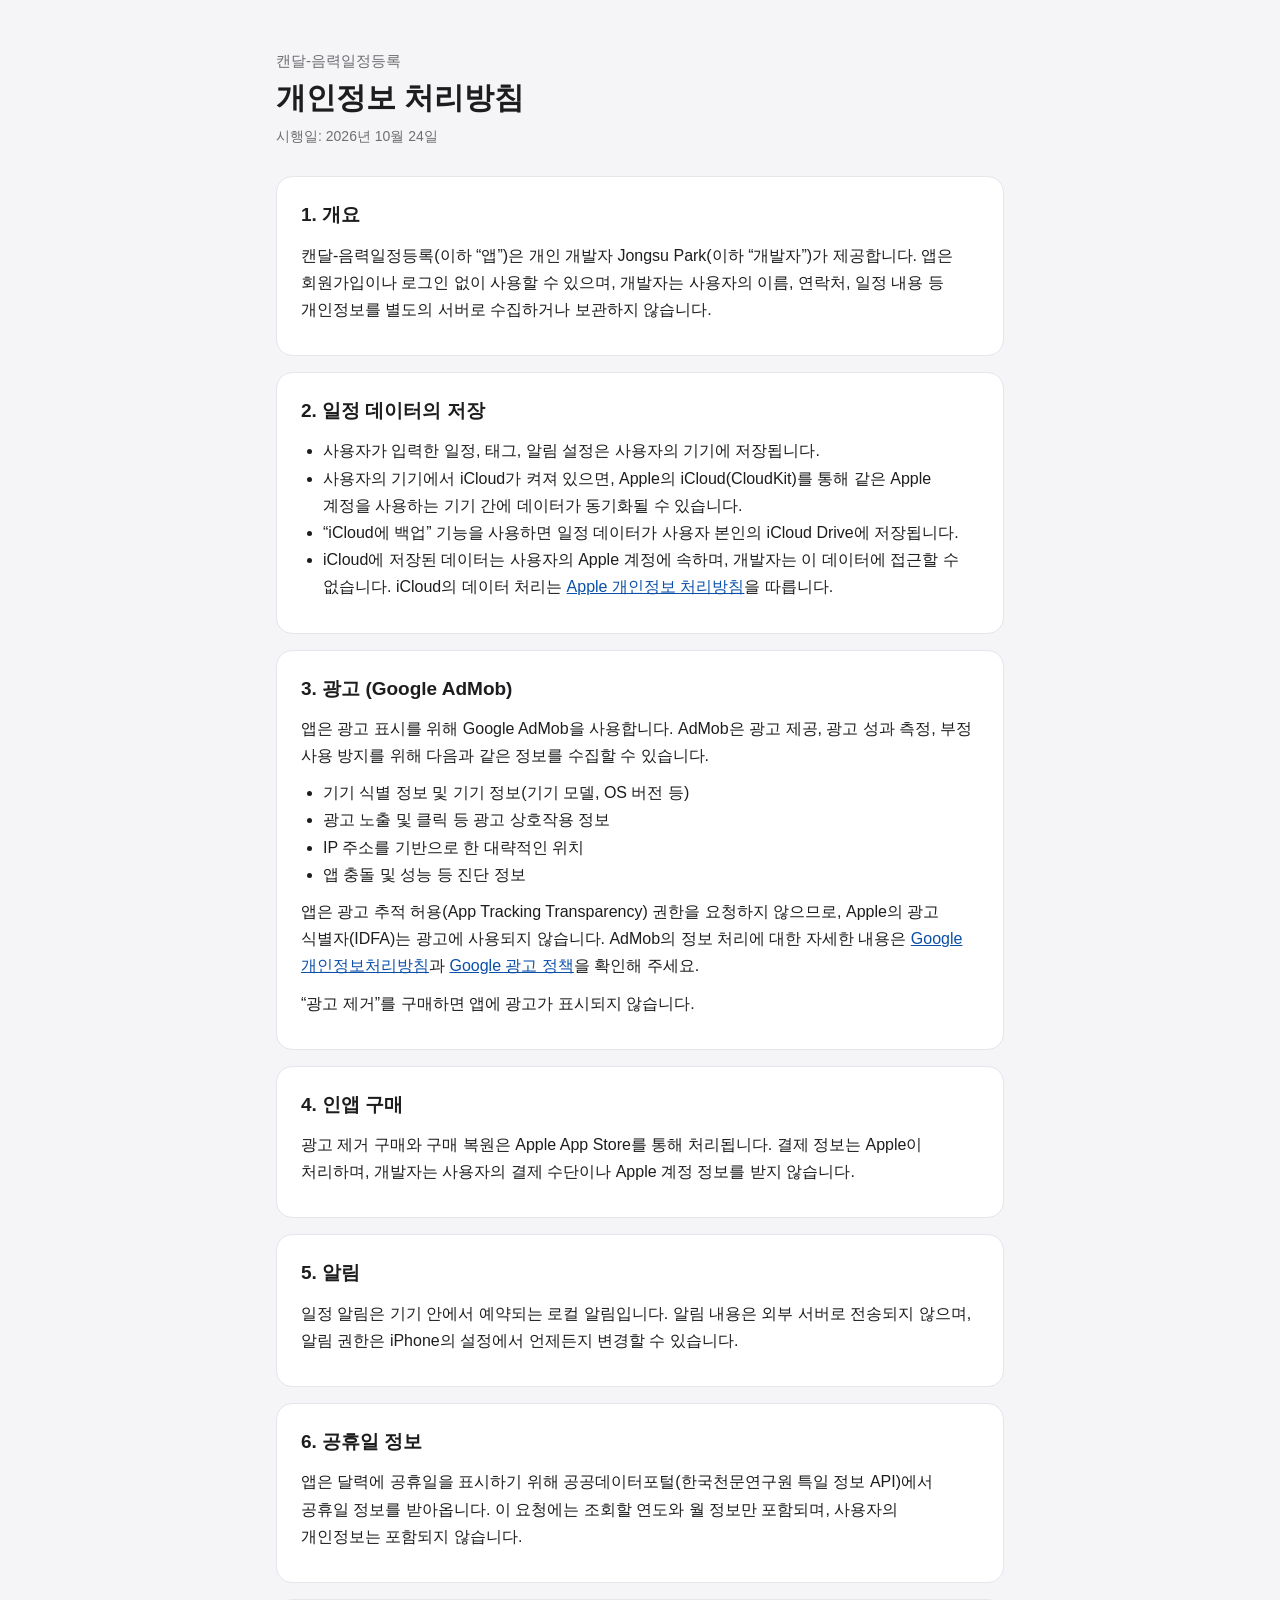
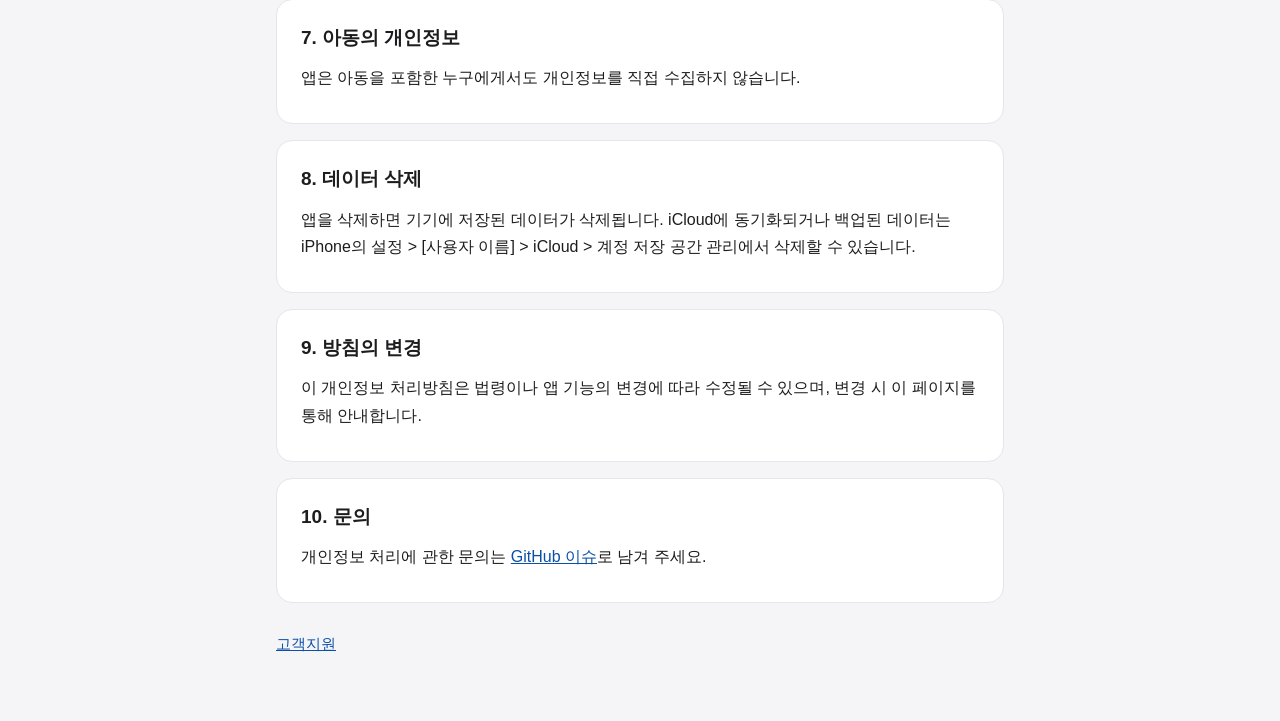
==== docs/privacy.html @ 3d521e7b "[update] 배포 준비: 결제 개선, 개인정보 매니페스트, 지원/개인정보 처리방침 페이지 - 결제: Transaction.updates 감시 추가, 버튼에 스토어 가격 표시, " ====
<!doctype html>
<html lang="ko">
<head>
  <meta charset="utf-8">
  <meta name="viewport" content="width=device-width, initial-scale=1">
  <title>캔달 개인정보 처리방침</title>
  <meta name="description" content="캔달-음력일정등록 앱 개인정보 처리방침">
  <link rel="stylesheet" href="style.css">
</head>
<body>
<main>
  <header>
    <p class="app">캔달-음력일정등록</p>
    <h1>개인정보 처리방침</h1>
    <p class="updated">시행일: 2026년 10월 24일</p>
  </header>

  <section>
    <h2>1. 개요</h2>
    <p>캔달-음력일정등록(이하 “앱”)은 개인 개발자 Jongsu Park(이하 “개발자”)가 제공합니다. 앱은 회원가입이나 로그인 없이 사용할 수 있으며, 개발자는 사용자의 이름, 연락처, 일정 내용 등 개인정보를 별도의 서버로 수집하거나 보관하지 않습니다.</p>
  </section>

  <section>
    <h2>2. 일정 데이터의 저장</h2>
    <ul>
      <li>사용자가 입력한 일정, 태그, 알림 설정은 사용자의 기기에 저장됩니다.</li>
      <li>사용자의 기기에서 iCloud가 켜져 있으면, Apple의 iCloud(CloudKit)를 통해 같은 Apple 계정을 사용하는 기기 간에 데이터가 동기화될 수 있습니다.</li>
      <li>“iCloud에 백업” 기능을 사용하면 일정 데이터가 사용자 본인의 iCloud Drive에 저장됩니다.</li>
      <li>iCloud에 저장된 데이터는 사용자의 Apple 계정에 속하며, 개발자는 이 데이터에 접근할 수 없습니다. iCloud의 데이터 처리는 <a href="https://www.apple.com/kr/legal/privacy/">Apple 개인정보 처리방침</a>을 따릅니다.</li>
    </ul>
  </section>

  <section>
    <h2>3. 광고 (Google AdMob)</h2>
    <p>앱은 광고 표시를 위해 Google AdMob을 사용합니다. AdMob은 광고 제공, 광고 성과 측정, 부정 사용 방지를 위해 다음과 같은 정보를 수집할 수 있습니다.</p>
    <ul>
      <li>기기 식별 정보 및 기기 정보(기기 모델, OS 버전 등)</li>
      <li>광고 노출 및 클릭 등 광고 상호작용 정보</li>
      <li>IP 주소를 기반으로 한 대략적인 위치</li>
      <li>앱 충돌 및 성능 등 진단 정보</li>
    </ul>
    <p>앱은 광고 추적 허용(App Tracking Transparency) 권한을 요청하지 않으므로, Apple의 광고 식별자(IDFA)는 광고에 사용되지 않습니다. AdMob의 정보 처리에 대한 자세한 내용은 <a href="https://policies.google.com/privacy?hl=ko">Google 개인정보처리방침</a>과 <a href="https://policies.google.com/technologies/ads?hl=ko">Google 광고 정책</a>을 확인해 주세요.</p>
    <p>“광고 제거”를 구매하면 앱에 광고가 표시되지 않습니다.</p>
  </section>

  <section>
    <h2>4. 인앱 구매</h2>
    <p>광고 제거 구매와 구매 복원은 Apple App Store를 통해 처리됩니다. 결제 정보는 Apple이 처리하며, 개발자는 사용자의 결제 수단이나 Apple 계정 정보를 받지 않습니다.</p>
  </section>

  <section>
    <h2>5. 알림</h2>
    <p>일정 알림은 기기 안에서 예약되는 로컬 알림입니다. 알림 내용은 외부 서버로 전송되지 않으며, 알림 권한은 iPhone의 설정에서 언제든지 변경할 수 있습니다.</p>
  </section>

  <section>
    <h2>6. 공휴일 정보</h2>
    <p>앱은 달력에 공휴일을 표시하기 위해 공공데이터포털(한국천문연구원 특일 정보 API)에서 공휴일 정보를 받아옵니다. 이 요청에는 조회할 연도와 월 정보만 포함되며, 사용자의 개인정보는 포함되지 않습니다.</p>
  </section>

  <section>
    <h2>7. 아동의 개인정보</h2>
    <p>앱은 아동을 포함한 누구에게서도 개인정보를 직접 수집하지 않습니다.</p>
  </section>

  <section>
    <h2>8. 데이터 삭제</h2>
    <p>앱을 삭제하면 기기에 저장된 데이터가 삭제됩니다. iCloud에 동기화되거나 백업된 데이터는 iPhone의 설정 &gt; [사용자 이름] &gt; iCloud &gt; 계정 저장 공간 관리에서 삭제할 수 있습니다.</p>
  </section>

  <section>
    <h2>9. 방침의 변경</h2>
    <p>이 개인정보 처리방침은 법령이나 앱 기능의 변경에 따라 수정될 수 있으며, 변경 시 이 페이지를 통해 안내합니다.</p>
  </section>

  <section>
    <h2>10. 문의</h2>
    <p>개인정보 처리에 관한 문의는 <a href="https://github.com/bavuchoko/lunar-calendar/issues">GitHub 이슈</a>로 남겨 주세요.</p>
  </section>

  <nav>
    <a href="index.html">고객지원</a>
  </nav>
</main>
</body>
</html>
---- docs/style.css ----
:root {
  --bg: #f5f5f7;
  --card: #ffffff;
  --text: #1d1d1f;
  --muted: #6e6e73;
  --line: #e5e5ea;
  --accent: #0a4fa8;
}
@media (prefers-color-scheme: dark) {
  :root {
    --bg: #000000;
    --card: #1c1c1e;
    --text: #f5f5f7;
    --muted: #a1a1a6;
    --line: #38383a;
    --accent: #5aa0ff;
  }
}
* { box-sizing: border-box; }
body {
  margin: 0;
  background: var(--bg);
  color: var(--text);
  font-family: -apple-system, BlinkMacSystemFont, "Apple SD Gothic Neo", "Noto Sans KR", sans-serif;
  line-height: 1.7;
  word-break: keep-all;
}
main {
  max-width: 760px;
  margin: 0 auto;
  padding: 48px 16px 64px;
}
header { margin-bottom: 28px; }
header .app { color: var(--muted); font-size: 15px; margin: 0 0 4px; }
h1 { font-size: 30px; line-height: 1.3; margin: 0; }
.updated { color: var(--muted); font-size: 14px; margin-top: 8px; }
section {
  background: var(--card);
  border: 1px solid var(--line);
  border-radius: 16px;
  padding: 22px 24px;
  margin-bottom: 16px;
}
h2 { font-size: 19px; margin: 0 0 10px; }
h3 { font-size: 16px; margin: 18px 0 6px; }
p, li { font-size: 16px; }
p { margin: 0 0 10px; }
ul { margin: 0 0 10px; padding-left: 22px; }
a { color: var(--accent); }
nav { margin-top: 28px; font-size: 15px; color: var(--muted); }
nav a { margin-right: 14px; }
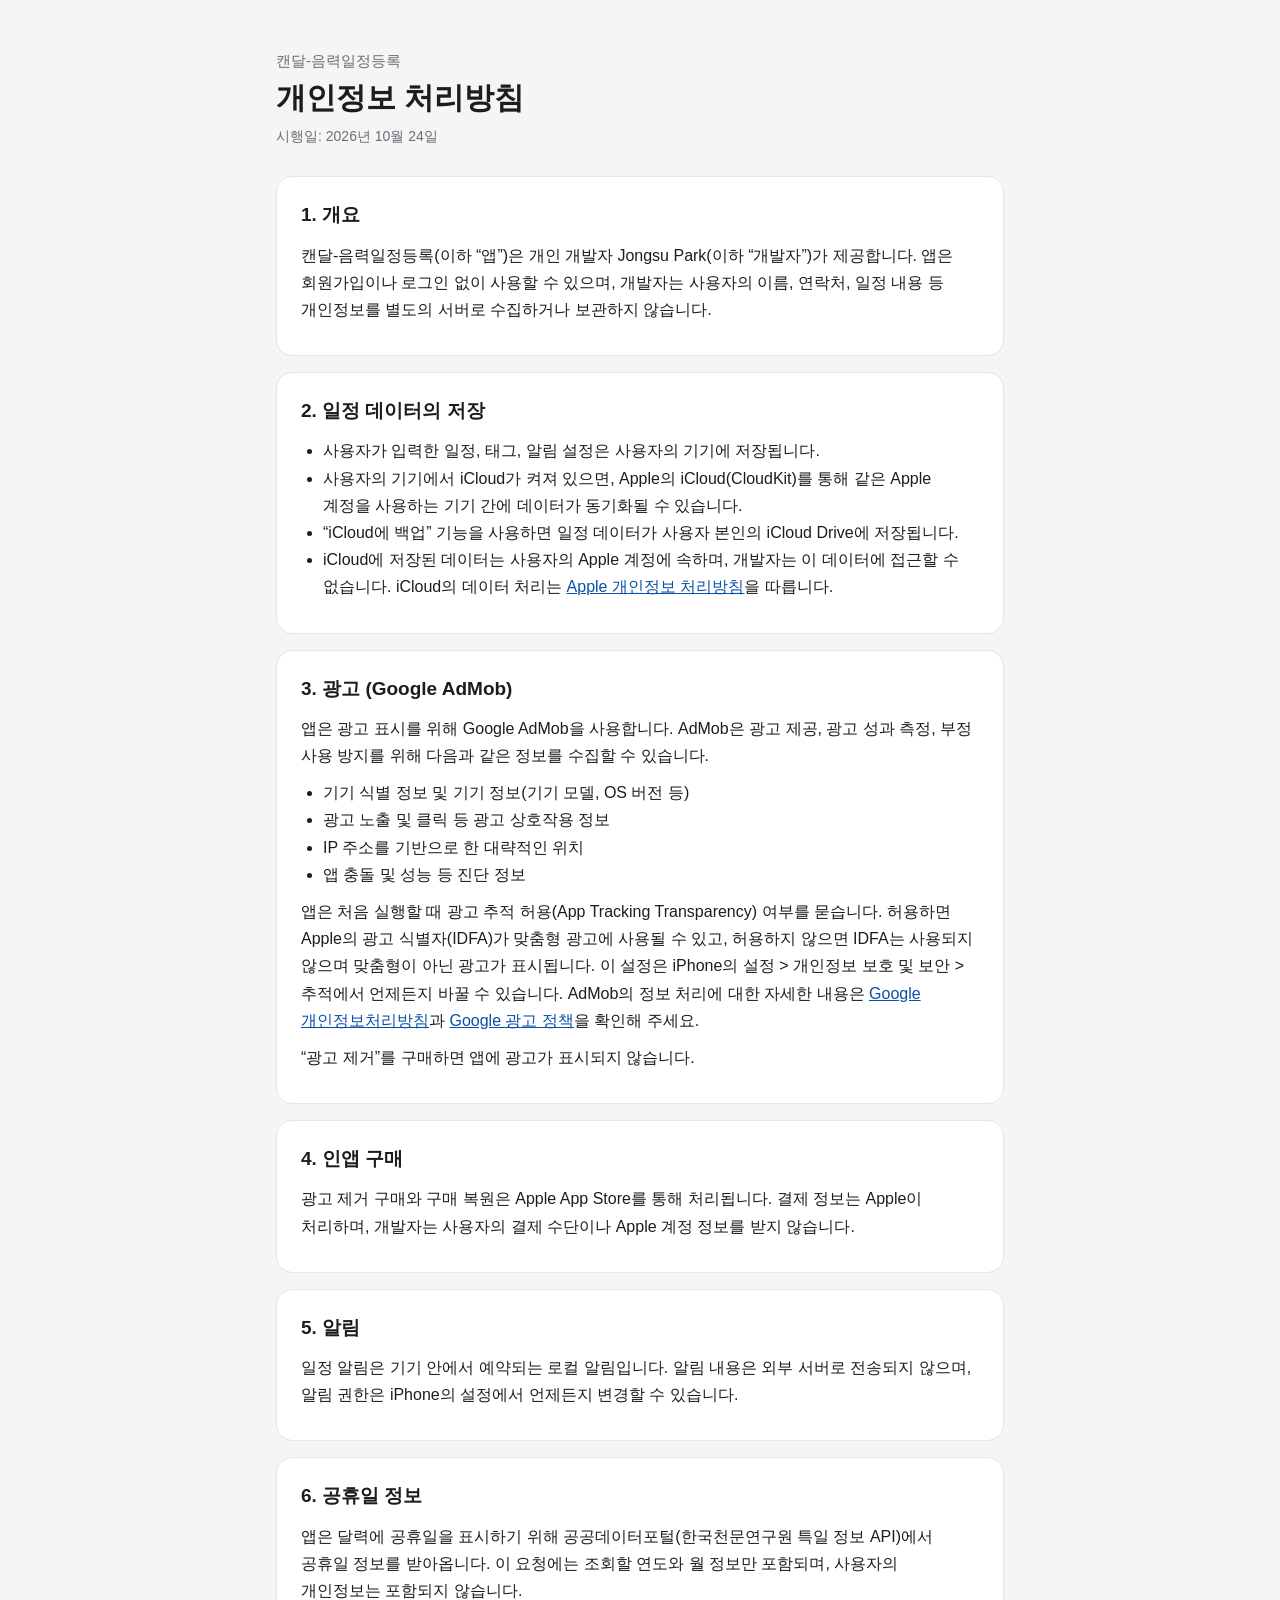
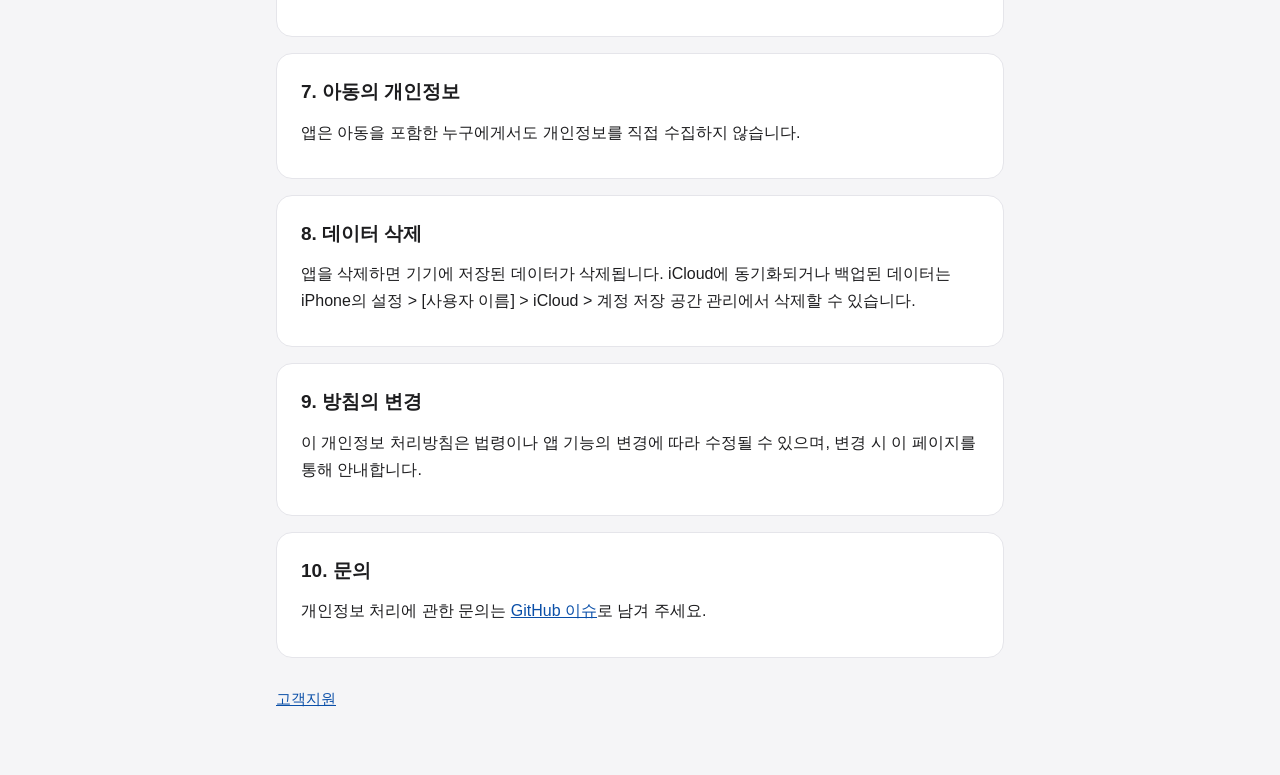
==== commit 0a16fa89: "[fix] 앱을 새로 설치한 뒤 iCloud에서 복원하면 실패하던 문제 - 백업 파일이 아직 기기에 내려받아지지 않은 경우 NSFileCoordinator로 내려받은 뒤 복사 - " ====
--- a/docs/privacy.html
+++ b/docs/privacy.html
@@ -39,7 +39,7 @@
       <li>IP 주소를 기반으로 한 대략적인 위치</li>
       <li>앱 충돌 및 성능 등 진단 정보</li>
     </ul>
-    <p>앱은 광고 추적 허용(App Tracking Transparency) 권한을 요청하지 않으므로, Apple의 광고 식별자(IDFA)는 광고에 사용되지 않습니다. AdMob의 정보 처리에 대한 자세한 내용은 <a href="https://policies.google.com/privacy?hl=ko">Google 개인정보처리방침</a>과 <a href="https://policies.google.com/technologies/ads?hl=ko">Google 광고 정책</a>을 확인해 주세요.</p>
+    <p>앱은 처음 실행할 때 광고 추적 허용(App Tracking Transparency) 여부를 묻습니다. 허용하면 Apple의 광고 식별자(IDFA)가 맞춤형 광고에 사용될 수 있고, 허용하지 않으면 IDFA는 사용되지 않으며 맞춤형이 아닌 광고가 표시됩니다. 이 설정은 iPhone의 설정 &gt; 개인정보 보호 및 보안 &gt; 추적에서 언제든지 바꿀 수 있습니다. AdMob의 정보 처리에 대한 자세한 내용은 <a href="https://policies.google.com/privacy?hl=ko">Google 개인정보처리방침</a>과 <a href="https://policies.google.com/technologies/ads?hl=ko">Google 광고 정책</a>을 확인해 주세요.</p>
     <p>“광고 제거”를 구매하면 앱에 광고가 표시되지 않습니다.</p>
   </section>
 
